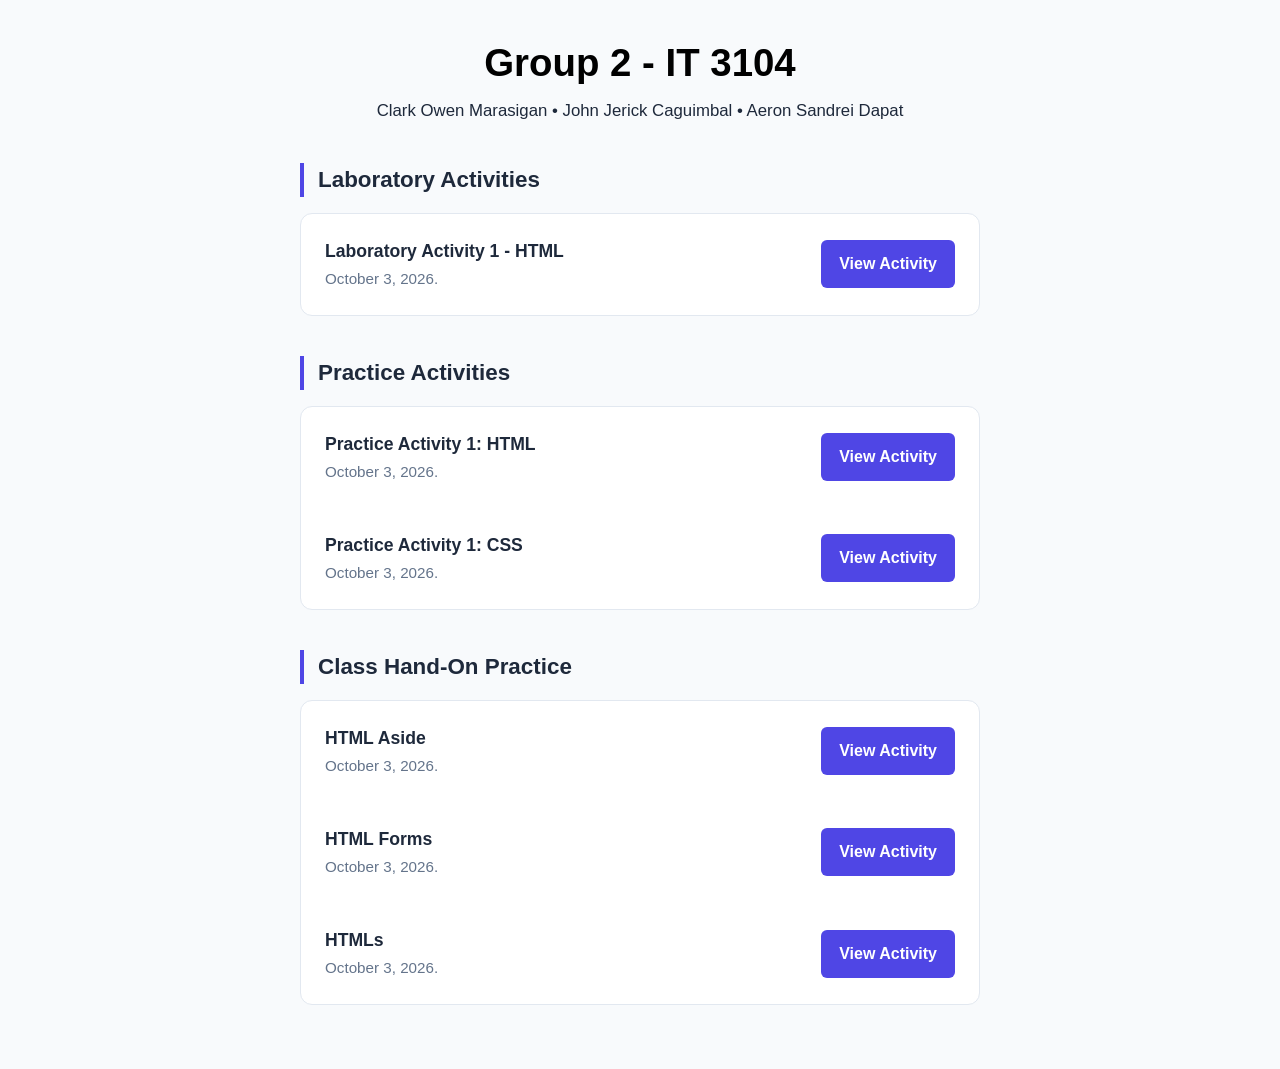
==== index.html @ 1198891b "Update index.html" ====
<!DOCTYPE html>
<html lang="en">
<head>
  <meta charset="UTF-8">
  <meta name="viewport" content="width=device-width, initial-scale=1">
  <title>Group 2 - IT 3104</title>
  <link rel="stylesheet" href="style.css">
</head>
<body>
  <main class="container">
    <header>
      <h1>Group 2 - IT 3104</h1>
      <p class="members">Clark Owen Marasigan &bull; John Jerick Caguimbal &bull; Aeron Sandrei Dapat</p>
    </header>

    <h2>Laboratory Activities</h2>
    <div class="card-list">
      <article class="card">
        <div>
          <h3>Laboratory Activity 1 - HTML</h3>
          <p class="date">October 3, 2026.</p>
        </div>
        <a class="btn" href="lab-act1\lab-act1.html">View Activity</a>
      </article>
    </div>

    <h2>Practice Activities</h2>
    <div class="card-list">
      <article class="card">
        <div>
          <h3>Practice Activity 1: HTML</h3>
          <p class="date">October 3, 2026.</p>
        </div>
        <a class="btn" href="index.html">View Activity</a>
      </article>

      <article class="card">
        <div>
          <h3>Practice Activity 1: CSS</h3>
          <p class="date">October 3, 2026.</p>
        </div>
        <a class="btn" href="index.html">View Activity</a>
      </article>
    </div>

    <h2>Class Hand-On Practice</h2>
    <div class="card-list">
      <article class="card">
        <div>
          <h3>HTML Aside</h3>
          <p class="date">October 3, 2026.</p>
        </div>
        <a class="btn" href="aside\aside.html">View Activity</a>
      </article>
    
      <article class="card">
        <div>
          <h3>HTML Forms</h3>
          <p class="date">October 3, 2026.</p>
        </div>
        <a class="btn" href="forms\forms.html">View Activity</a>
      </article>
    
      <article class="card">
        <div>
          <h3>HTMLs</h3>
          <p class="date">October 3, 2026.</p>
        </div>
        <a class="btn" href="htmls\htmls.html">View Activity</a>
      </article>
    </div>
  </main>
</body>
</html>
---- style.css ----
:root {
  --bg: #f8fafc;
  --card: #ffffff;
  --text: #1e293b;
  --muted: #64748b;
  --border: #e2e8f0;
  --accent: #4f46e5;
  --accent-hover: #4338ca;
}

* { box-sizing: border-box; }

body {
  margin: 0;
  font-family: -apple-system, BlinkMacSystemFont, "Segoe UI", Roboto, Arial, sans-serif;
  background: var(--bg);
  color: var(--text);
  line-height: 1.5;
}

.container {
  max-width: 720px;
  margin: 0 auto;
  padding: 24px 20px 64px;
}

header { text-align: center; margin-bottom: 32px; }

header h1 {
  font-size: 2.4rem;
  line-height: 1.2;
  margin: 16px 0 12px;
  color: #000;
}

.members { margin: 0; font-size: 1.05rem; }

h2 {
  font-size: 1.4rem;
  margin: 40px 0 16px;
  padding-left: 14px;
  border-left: 4px solid var(--accent);
}

.card-list {
  background: var(--card);
  border: 1px solid var(--border);
  border-radius: 12px;
  overflow: hidden;
}

.card {
  display: flex;
  align-items: center;
  justify-content: space-between;
  gap: 16px;
  padding: 24px;
}

.card h3 { margin: 0 0 4px; font-size: 1.1rem; }
.date { margin: 0; color: var(--muted); font-size: 0.95rem; }

.btn {
  flex-shrink: 0;
  padding: 12px 18px;
  background: var(--accent);
  color: #fff;
  font-weight: 600;
  text-decoration: none;
  border-radius: 6px;
}
.btn:hover { background: var(--accent-hover); }
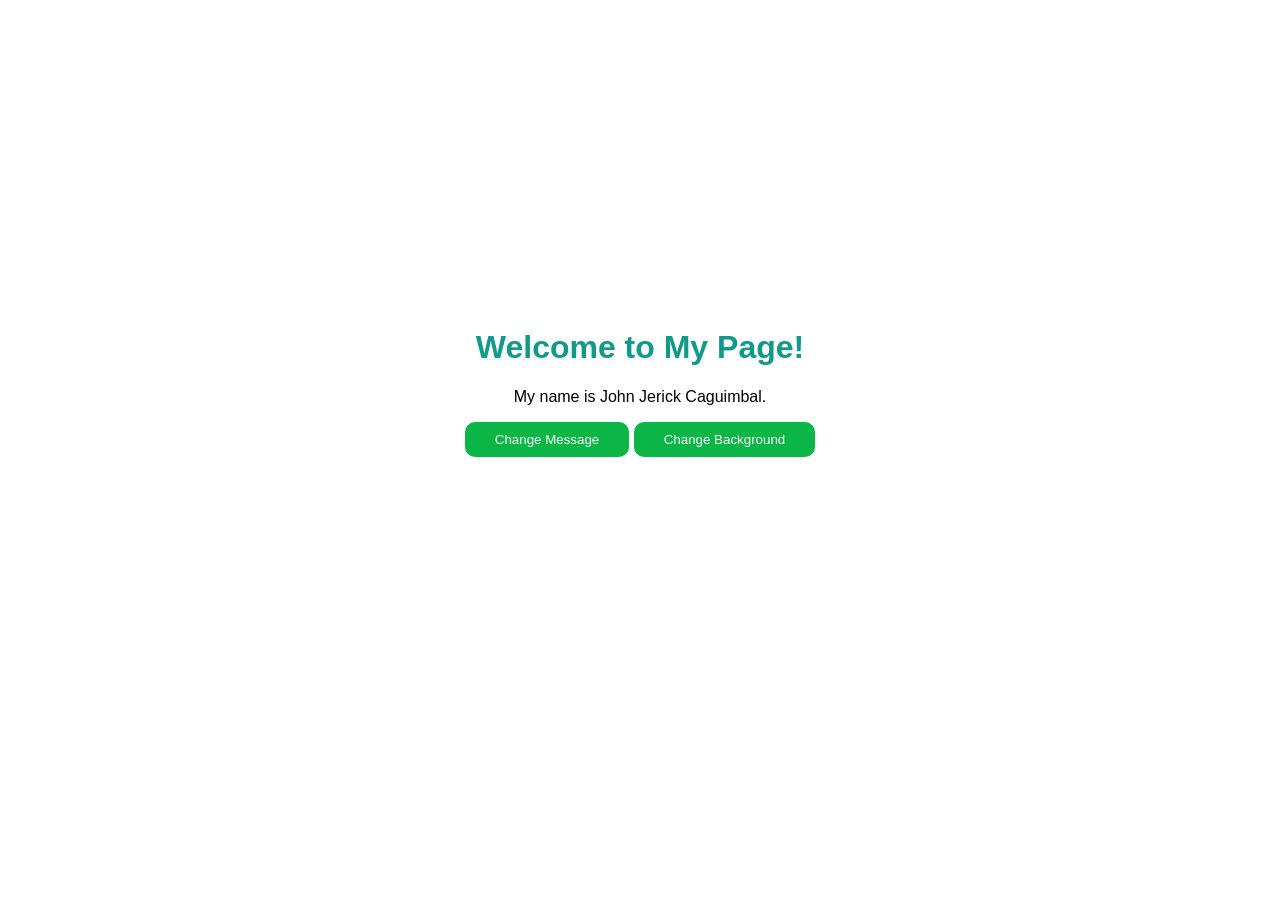
==== commit 4c80df08: "Add files via upload" ====
--- a/index.html
+++ b/index.html
@@ -2,73 +2,19 @@
 <html lang="en">
 <head>
   <meta charset="UTF-8">
-  <meta name="viewport" content="width=device-width, initial-scale=1">
-  <title>Group 2 - IT 3104</title>
+  <meta name="viewport" content="width=device-width, initial-scale=1.0">
+  <title>My First Interactive Page</title>
   <link rel="stylesheet" href="style.css">
 </head>
 <body>
-  <main class="container">
-    <header>
-      <h1>Group 2 - IT 3104</h1>
-      <p class="members">Clark Owen Marasigan &bull; John Jerick Caguimbal &bull; Aeron Sandrei Dapat</p>
-    </header>
-
-    <h2>Laboratory Activities</h2>
-    <div class="card-list">
-      <article class="card">
-        <div>
-          <h3>Laboratory Activity 1 - HTML</h3>
-          <p class="date">October 3, 2026.</p>
-        </div>
-        <a class="btn" href="lab-act1\lab-act1.html">View Activity</a>
-      </article>
+  <div class="container">
+    <h1>Welcome to My Page!</h1>
+    <p id="message">My name is John Jerick Caguimbal.</p>
+    <div class="buttons">
+      <button id="changeMessageBtn">Change Message</button>
+      <button id="changeBgBtn">Change Background</button>
     </div>
-
-    <h2>Practice Activities</h2>
-    <div class="card-list">
-      <article class="card">
-        <div>
-          <h3>Practice Activity 1: HTML</h3>
-          <p class="date">October 3, 2026.</p>
-        </div>
-        <a class="btn" href="index.html">View Activity</a>
-      </article>
-
-      <article class="card">
-        <div>
-          <h3>Practice Activity 1: CSS</h3>
-          <p class="date">October 3, 2026.</p>
-        </div>
-        <a class="btn" href="index.html">View Activity</a>
-      </article>
-    </div>
-
-    <h2>Class Hand-On Practice</h2>
-    <div class="card-list">
-      <article class="card">
-        <div>
-          <h3>HTML Aside</h3>
-          <p class="date">October 3, 2026.</p>
-        </div>
-        <a class="btn" href="aside\aside.html">View Activity</a>
-      </article>
-    
-      <article class="card">
-        <div>
-          <h3>HTML Forms</h3>
-          <p class="date">October 3, 2026.</p>
-        </div>
-        <a class="btn" href="forms\forms.html">View Activity</a>
-      </article>
-    
-      <article class="card">
-        <div>
-          <h3>HTMLs</h3>
-          <p class="date">October 3, 2026.</p>
-        </div>
-        <a class="btn" href="htmls\htmls.html">View Activity</a>
-      </article>
-    </div>
-  </main>
+  </div>
+<script src="script.js"></script>
 </body>
-</html>
+</html>
--- a/style.css
+++ b/style.css
@@ -1,72 +1,18 @@
-:root {
-  --bg: #f8fafc;
-  --card: #ffffff;
-  --text: #1e293b;
-  --muted: #64748b;
-  --border: #e2e8f0;
-  --accent: #4f46e5;
-  --accent-hover: #4338ca;
+body {
+  font-family: Arial, sans-serif;
+  background-color: white;
+  text-align: center;
+  padding-top: 300px;
 }
 
-* { box-sizing: border-box; }
-
-body {
-  margin: 0;
-  font-family: -apple-system, BlinkMacSystemFont, "Segoe UI", Roboto, Arial, sans-serif;
-  background: var(--bg);
-  color: var(--text);
-  line-height: 1.5;
+h1 {
+  color: rgb(17, 153, 137);
 }
 
-.container {
-  max-width: 720px;
-  margin: 0 auto;
-  padding: 24px 20px 64px;
-}
-
-header { text-align: center; margin-bottom: 32px; }
-
-header h1 {
-  font-size: 2.4rem;
-  line-height: 1.2;
-  margin: 16px 0 12px;
-  color: #000;
-}
-
-.members { margin: 0; font-size: 1.05rem; }
-
-h2 {
-  font-size: 1.4rem;
-  margin: 40px 0 16px;
-  padding-left: 14px;
-  border-left: 4px solid var(--accent);
-}
-
-.card-list {
-  background: var(--card);
-  border: 1px solid var(--border);
-  border-radius: 12px;
-  overflow: hidden;
-}
-
-.card {
-  display: flex;
-  align-items: center;
-  justify-content: space-between;
-  gap: 16px;
-  padding: 24px;
-}
-
-.card h3 { margin: 0 0 4px; font-size: 1.1rem; }
-.date { margin: 0; color: var(--muted); font-size: 0.95rem; }
-
-.btn {
-  flex-shrink: 0;
-  padding: 12px 18px;
-  background: var(--accent);
-  color: #fff;
-  font-weight: 600;
-  text-decoration: none;
-  border-radius: 6px;
-}
-.btn:hover { background: var(--accent-hover); }+button {
+  background-color: rgb(11, 181, 70);
+  color: white;
+  padding: 10px 30px;
+  border: none;
+  border-radius: 10px;
+}
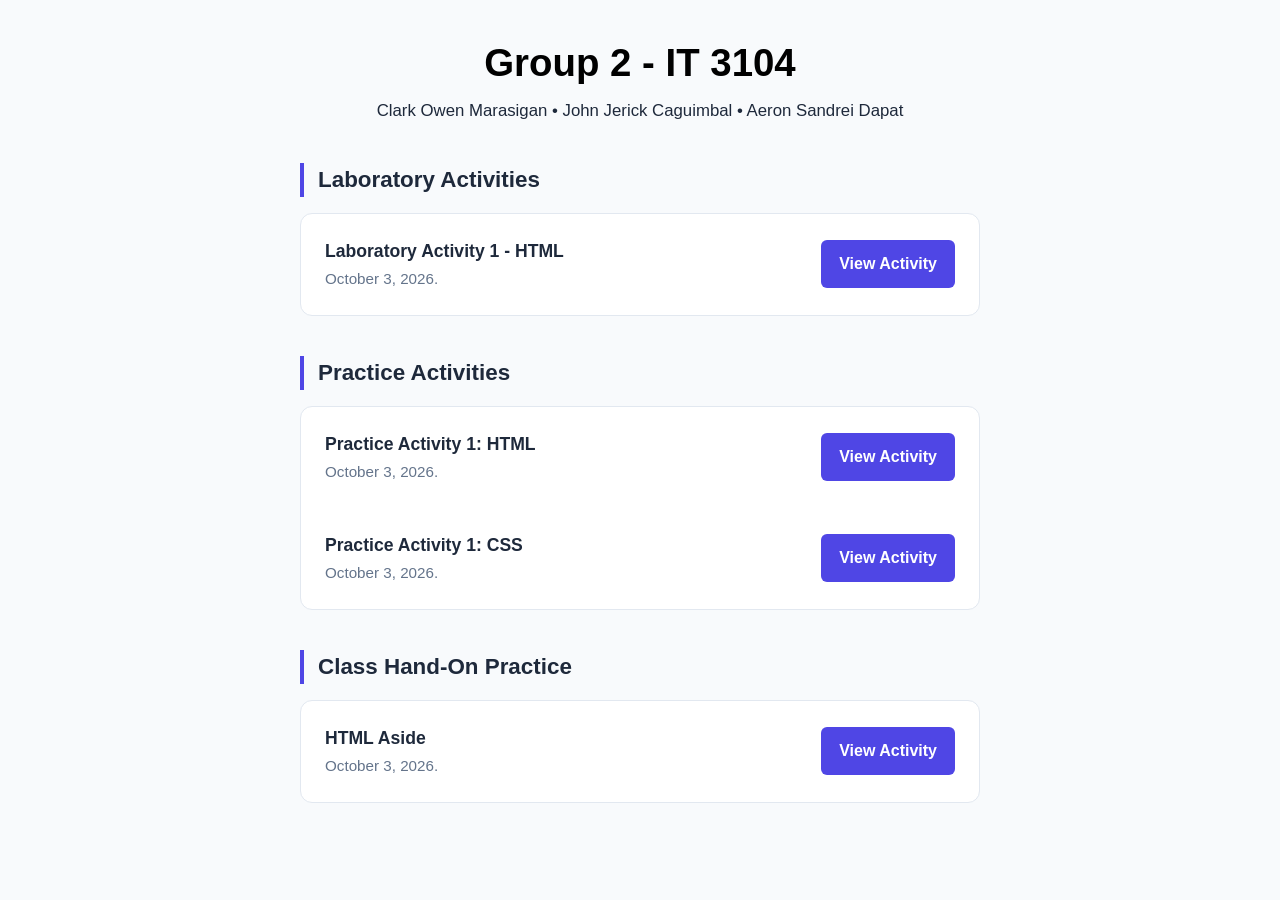
==== commit e28c2ccb: "Add files via upload" ====
--- a/index.html
+++ b/index.html
@@ -2,19 +2,57 @@
 <html lang="en">
 <head>
   <meta charset="UTF-8">
-  <meta name="viewport" content="width=device-width, initial-scale=1.0">
-  <title>My First Interactive Page</title>
+  <meta name="viewport" content="width=device-width, initial-scale=1">
+  <title>Group 2 - IT 3104</title>
   <link rel="stylesheet" href="style.css">
 </head>
 <body>
-  <div class="container">
-    <h1>Welcome to My Page!</h1>
-    <p id="message">My name is John Jerick Caguimbal.</p>
-    <div class="buttons">
-      <button id="changeMessageBtn">Change Message</button>
-      <button id="changeBgBtn">Change Background</button>
+  <main class="container">
+    <header>
+      <h1>Group 2 - IT 3104</h1>
+      <p class="members">Clark Owen Marasigan &bull; John Jerick Caguimbal &bull; Aeron Sandrei Dapat</p>
+    </header>
+
+    <h2>Laboratory Activities</h2>
+    <div class="card-list">
+      <article class="card">
+        <div>
+          <h3>Laboratory Activity 1 - HTML</h3>
+          <p class="date">October 3, 2026.</p>
+        </div>
+        <a class="btn" href="lab-act1\lab-act1.html">View Activity</a>
+      </article>
     </div>
-  </div>
-<script src="script.js"></script>
+
+    <h2>Practice Activities</h2>
+    <div class="card-list">
+      <article class="card">
+        <div>
+          <h3>Practice Activity 1: HTML</h3>
+          <p class="date">October 3, 2026.</p>
+        </div>
+        <a class="btn" href="index.html">View Activity</a>
+      </article>
+
+      <article class="card">
+        <div>
+          <h3>Practice Activity 1: CSS</h3>
+          <p class="date">October 3, 2026.</p>
+        </div>
+        <a class="btn" href="index.html">View Activity</a>
+      </article>
+    </div>
+
+    <h2>Class Hand-On Practice</h2>
+    <div class="card-list">
+      <article class="card">
+        <div>
+          <h3>HTML Aside</h3>
+          <p class="date">October 3, 2026.</p>
+        </div>
+        <a class="btn" href="aside\aside.html">View Activity</a>
+      </article>
+    </div>
+  </main>
 </body>
-</html>+</html>
--- a/style.css
+++ b/style.css
@@ -1,18 +1,72 @@
-body {
-  font-family: Arial, sans-serif;
-  background-color: white;
-  text-align: center;
-  padding-top: 300px;
+:root {
+  --bg: #f8fafc;
+  --card: #ffffff;
+  --text: #1e293b;
+  --muted: #64748b;
+  --border: #e2e8f0;
+  --accent: #4f46e5;
+  --accent-hover: #4338ca;
 }
 
-h1 {
-  color: rgb(17, 153, 137);
+* { box-sizing: border-box; }
+
+body {
+  margin: 0;
+  font-family: -apple-system, BlinkMacSystemFont, "Segoe UI", Roboto, Arial, sans-serif;
+  background: var(--bg);
+  color: var(--text);
+  line-height: 1.5;
 }
 
-button {
-  background-color: rgb(11, 181, 70);
-  color: white;
-  padding: 10px 30px;
-  border: none;
-  border-radius: 10px;
-}+.container {
+  max-width: 720px;
+  margin: 0 auto;
+  padding: 24px 20px 64px;
+}
+
+header { text-align: center; margin-bottom: 32px; }
+
+header h1 {
+  font-size: 2.4rem;
+  line-height: 1.2;
+  margin: 16px 0 12px;
+  color: #000;
+}
+
+.members { margin: 0; font-size: 1.05rem; }
+
+h2 {
+  font-size: 1.4rem;
+  margin: 40px 0 16px;
+  padding-left: 14px;
+  border-left: 4px solid var(--accent);
+}
+
+.card-list {
+  background: var(--card);
+  border: 1px solid var(--border);
+  border-radius: 12px;
+  overflow: hidden;
+}
+
+.card {
+  display: flex;
+  align-items: center;
+  justify-content: space-between;
+  gap: 16px;
+  padding: 24px;
+}
+
+.card h3 { margin: 0 0 4px; font-size: 1.1rem; }
+.date { margin: 0; color: var(--muted); font-size: 0.95rem; }
+
+.btn {
+  flex-shrink: 0;
+  padding: 12px 18px;
+  background: var(--accent);
+  color: #fff;
+  font-weight: 600;
+  text-decoration: none;
+  border-radius: 6px;
+}
+.btn:hover { background: var(--accent-hover); }
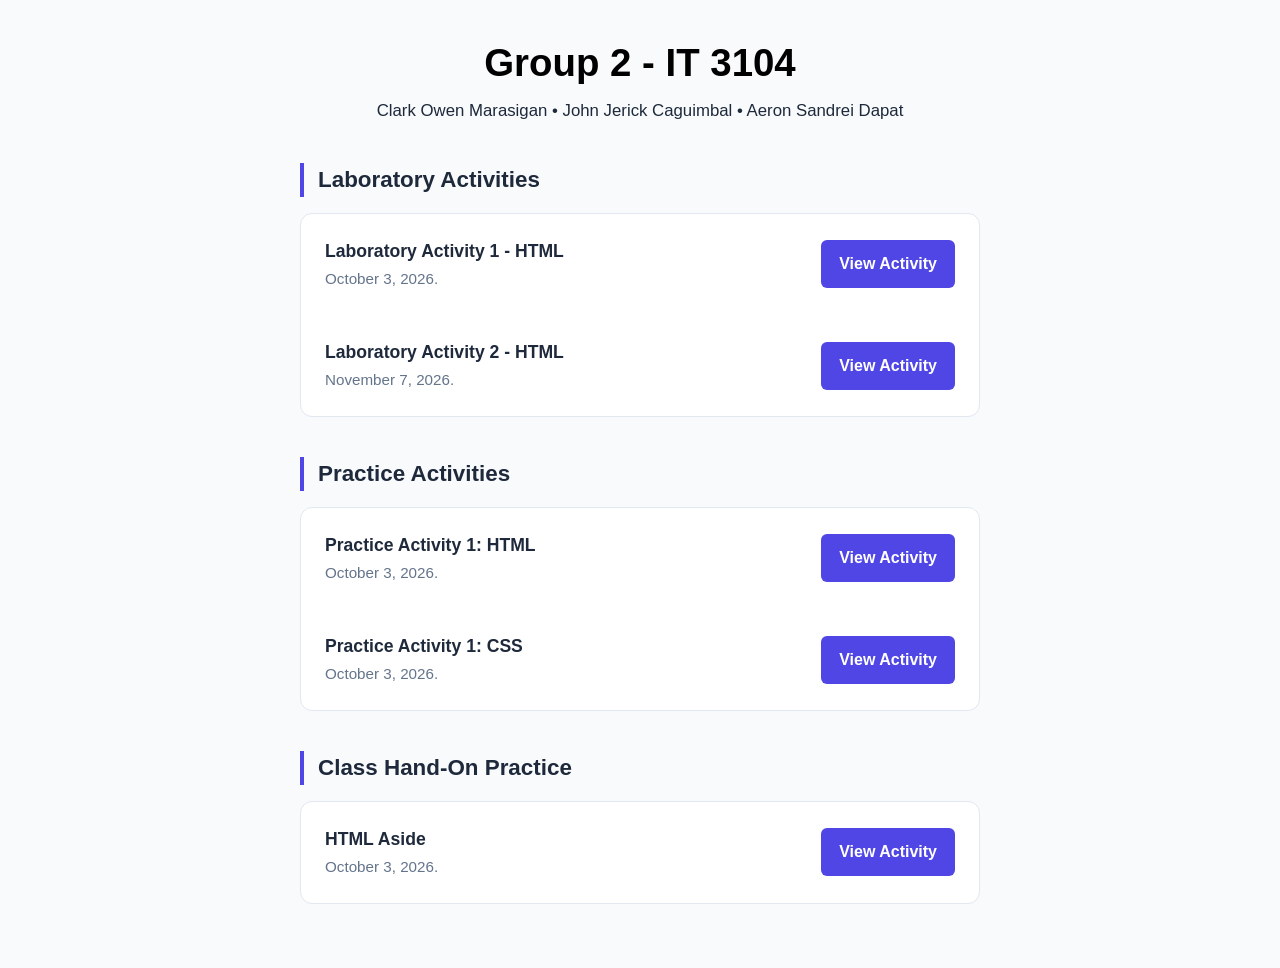
==== commit df8f3f24: "Update index.html" ====
--- a/index.html
+++ b/index.html
@@ -22,6 +22,14 @@
         </div>
         <a class="btn" href="lab-act1\lab-act1.html">View Activity</a>
       </article>
+
+      <article class="card">
+        <div>
+          <h3>Laboratory Activity 2 - HTML</h3>
+          <p class="date">November 7, 2026.</p>
+        </div>
+        <a class="btn" href="CaguimbalDapatMarasigan_LAB2_314\index.html">View Activity</a>
+      </article>
     </div>
 
     <h2>Practice Activities</h2>
@@ -31,7 +39,7 @@
           <h3>Practice Activity 1: HTML</h3>
           <p class="date">October 3, 2026.</p>
         </div>
-        <a class="btn" href="index.html">View Activity</a>
+        <a class="btn" href="practicehtml\practicehtml.html">View Activity</a>
       </article>
 
       <article class="card">
@@ -39,7 +47,7 @@
           <h3>Practice Activity 1: CSS</h3>
           <p class="date">October 3, 2026.</p>
         </div>
-        <a class="btn" href="index.html">View Activity</a>
+        <a class="btn" href="practicecss\practicehtml.html">View Activity</a>
       </article>
     </div>
 
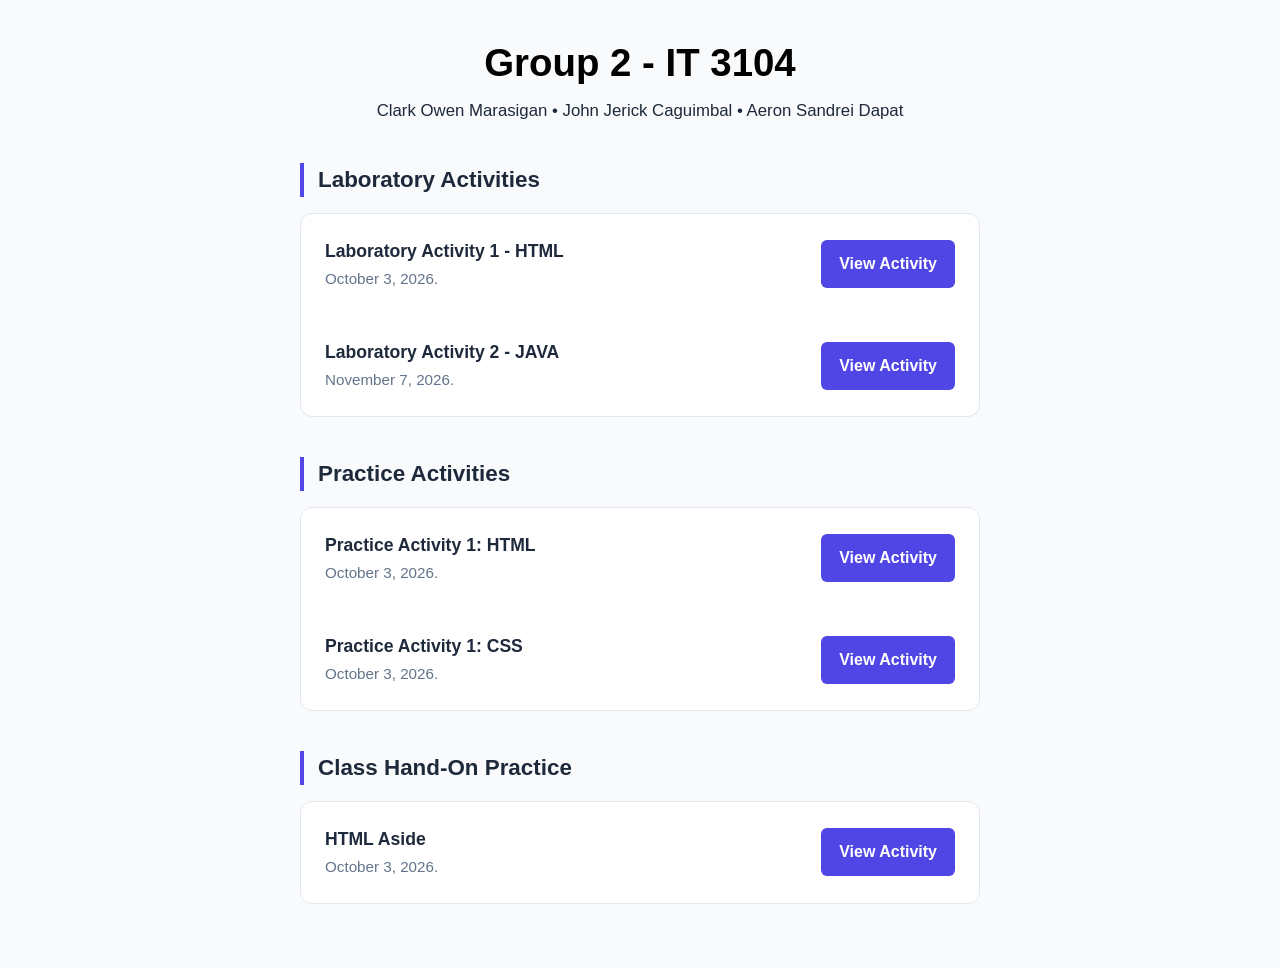
==== commit 2ebfb45a: "Change title from HTML to JAVA in index.html" ====
--- a/index.html
+++ b/index.html
@@ -25,7 +25,7 @@
 
       <article class="card">
         <div>
-          <h3>Laboratory Activity 2 - HTML</h3>
+          <h3>Laboratory Activity 2 - JAVA</h3>
           <p class="date">November 7, 2026.</p>
         </div>
         <a class="btn" href="CaguimbalDapatMarasigan_LAB2_314\index.html">View Activity</a>
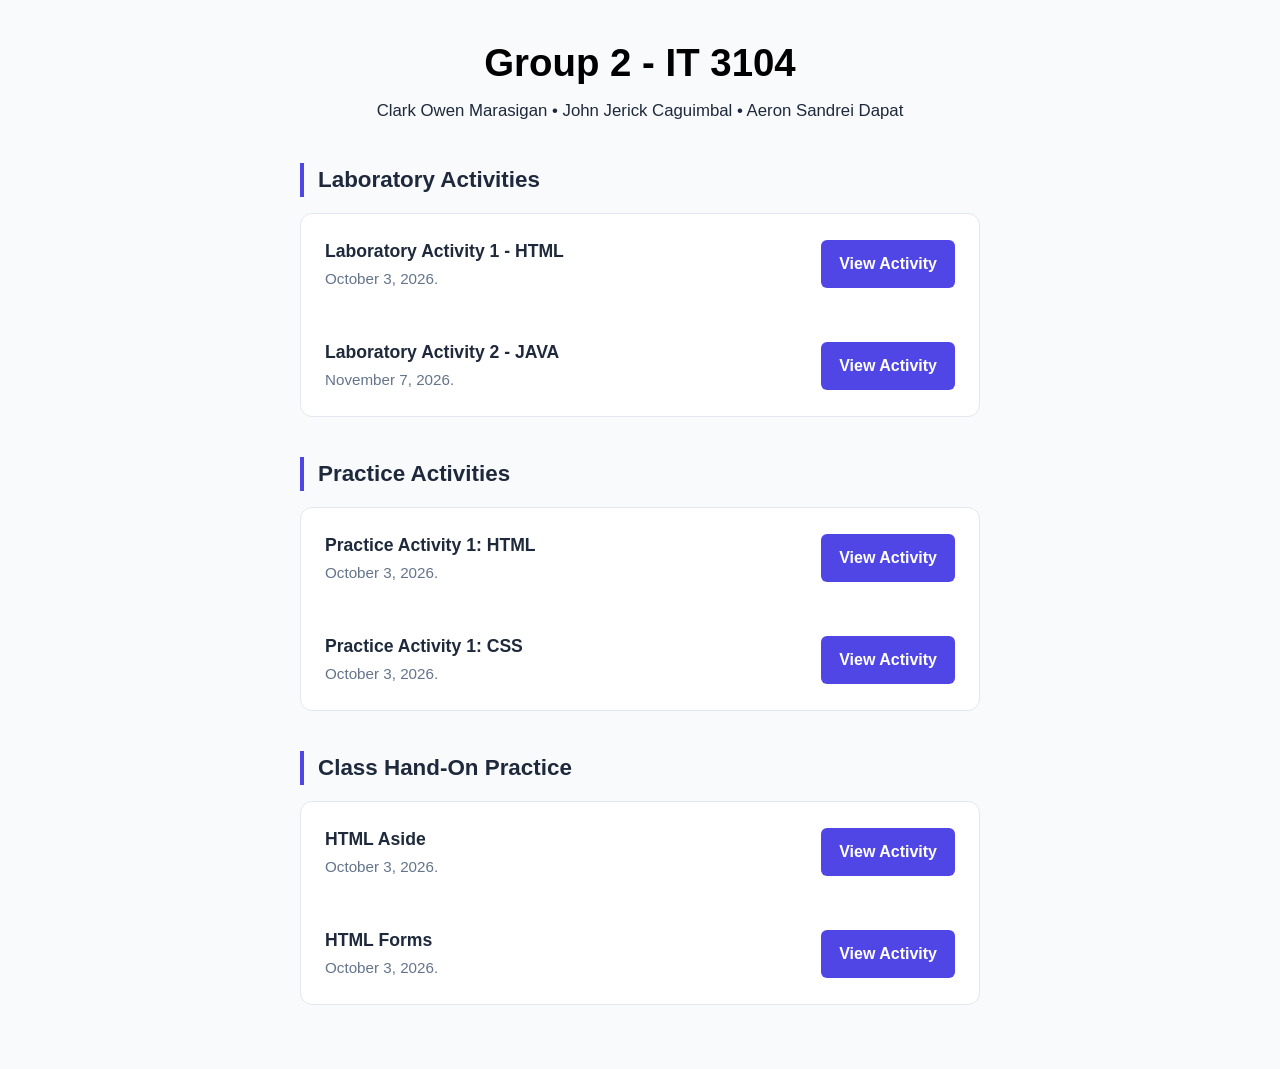
==== commit 98519df0: "Add new article section for HTML Forms" ====
--- a/index.html
+++ b/index.html
@@ -60,6 +60,13 @@
         </div>
         <a class="btn" href="aside\aside.html">View Activity</a>
       </article>
+      <article class="card">
+        <div>
+          <h3>HTML Forms</h3>
+          <p class="date">October 3, 2026.</p>
+        </div>
+        <a class="btn" href="forms\forms.html">View Activity</a>
+      </article>
     </div>
   </main>
 </body>
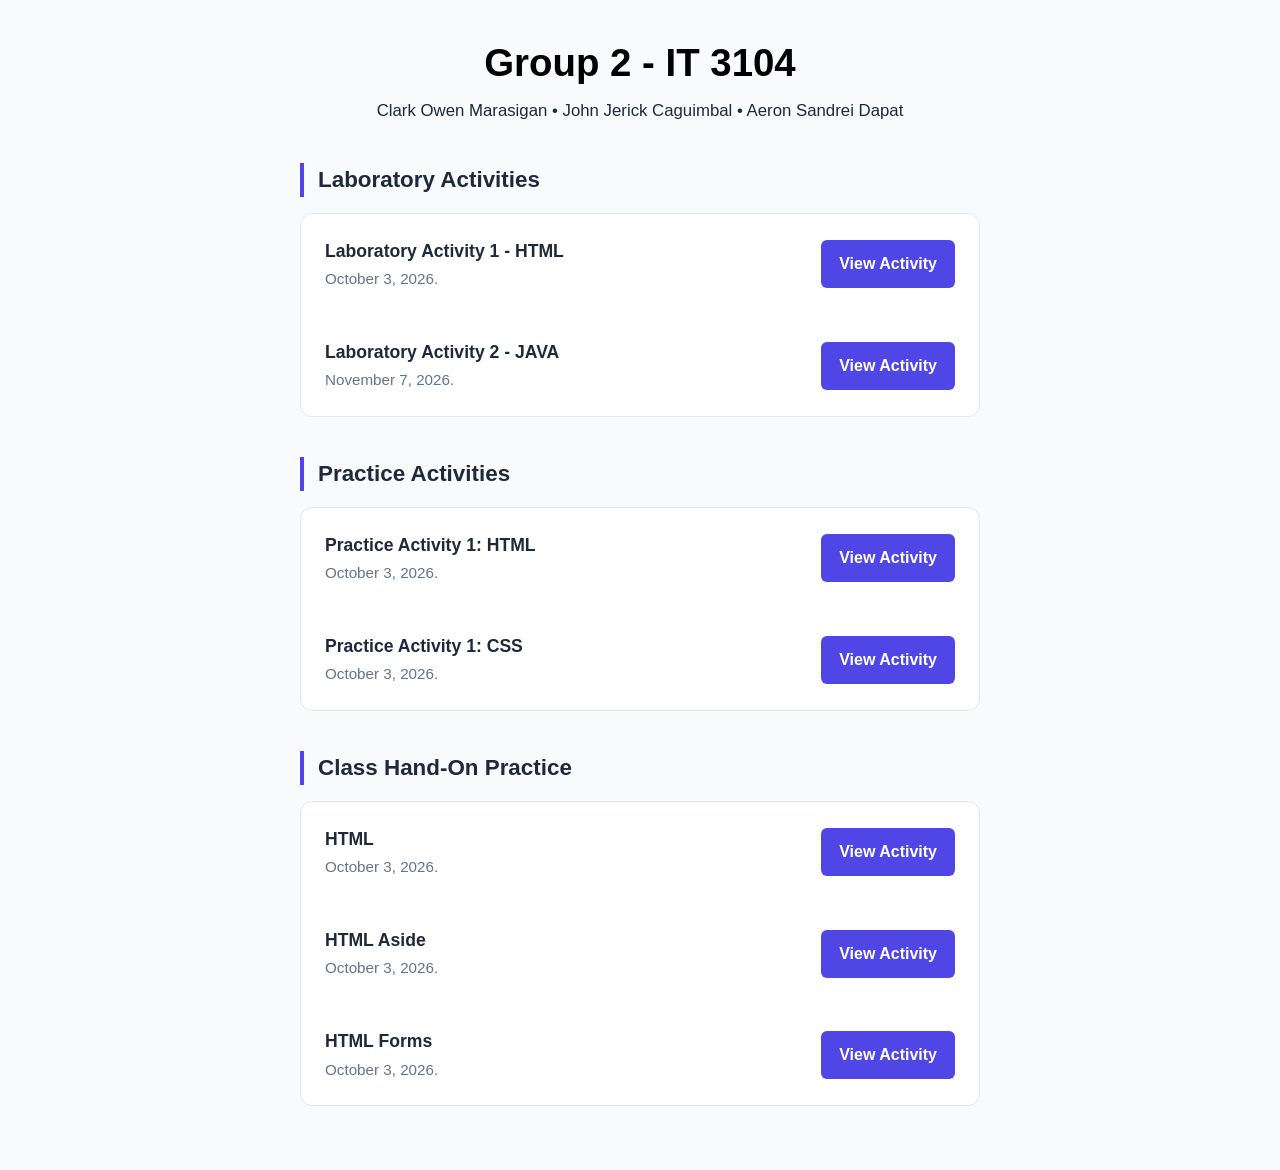
==== commit d9409769: "Update index.html" ====
--- a/index.html
+++ b/index.html
@@ -55,6 +55,13 @@
     <div class="card-list">
       <article class="card">
         <div>
+          <h3>HTML</h3>
+          <p class="date">October 3, 2026.</p>
+        </div>
+        <a class="btn" href="htmls\htmls.html">View Activity</a>
+      </article>
+      <article class="card">
+        <div>
           <h3>HTML Aside</h3>
           <p class="date">October 3, 2026.</p>
         </div>
